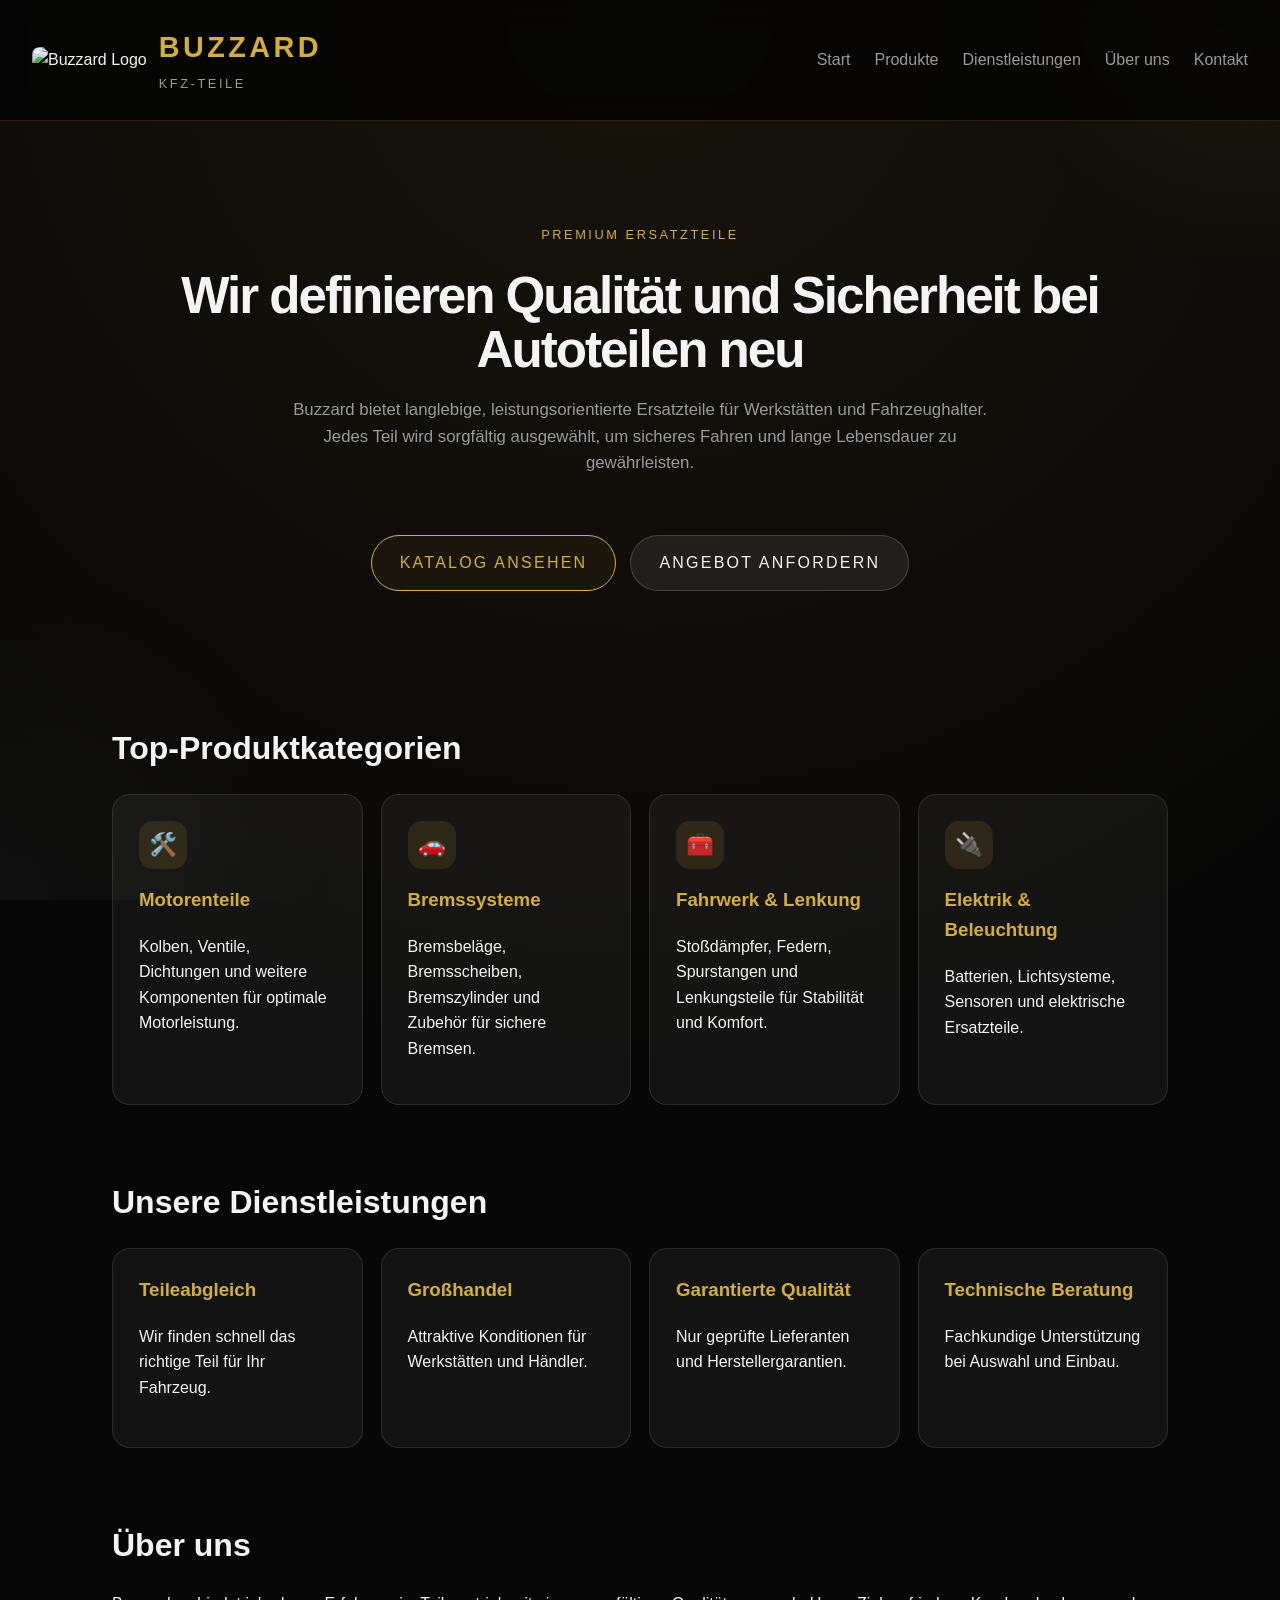
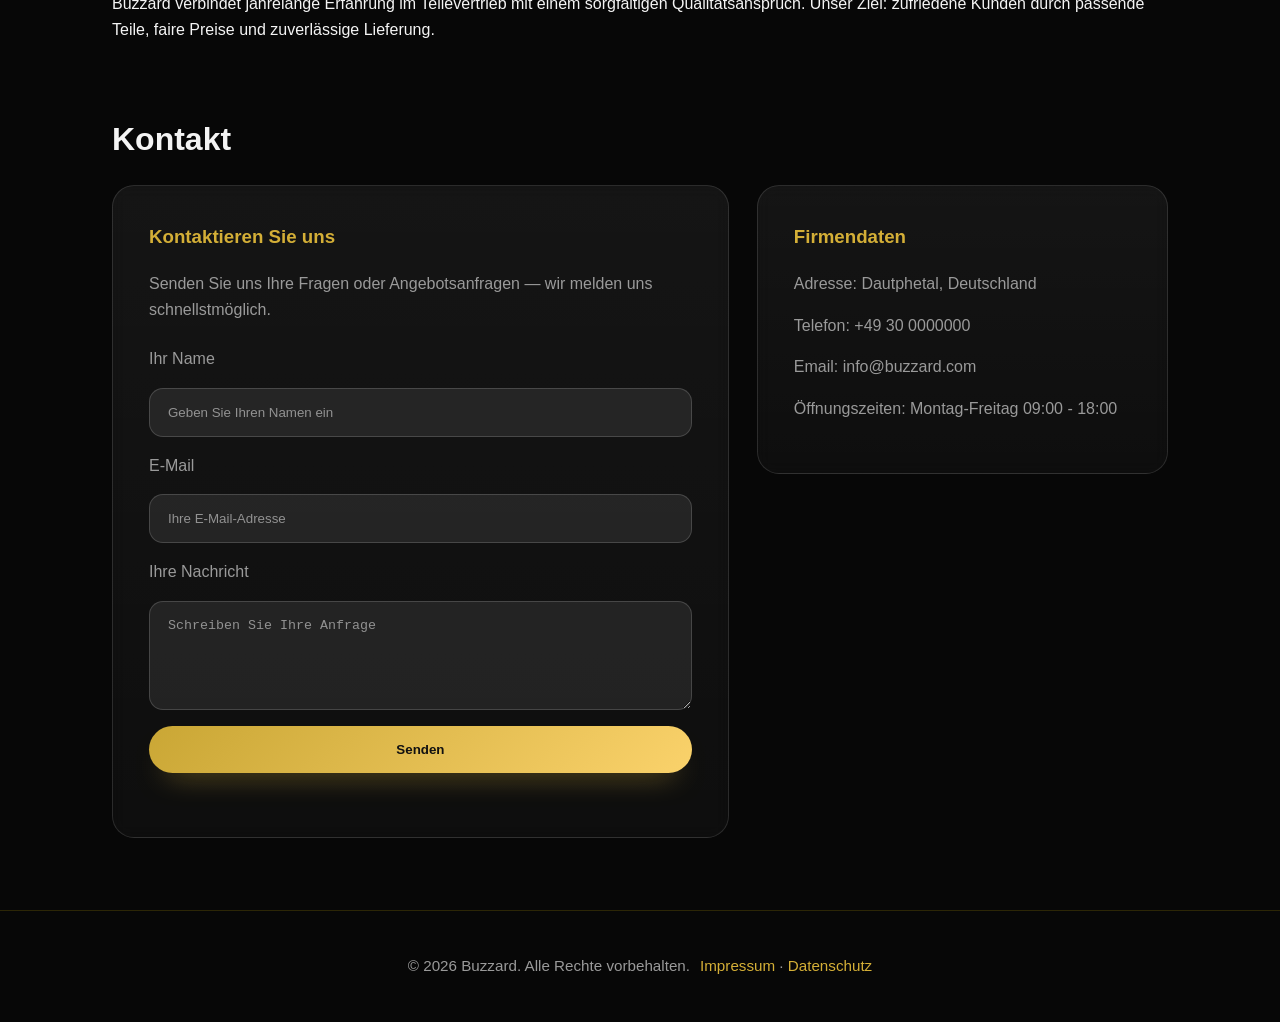
==== index.html @ a0bf600f "Add files via upload" ====
<!DOCTYPE html>
<html lang="de">
<head>
    <meta charset="UTF-8">
    <meta name="viewport" content="width=device-width, initial-scale=1.0">
    <title>Buzzard Kfz-Teile</title>
    <link rel="stylesheet" href="styles.css">
    <link rel="icon" href="logo/logo.png">
    <link rel="apple-touch-icon" href="logo/logo-192.png">
    <link rel="icon" href="logo/logo-192.png" sizes="192x192">
    <link rel="icon" href="logo/logo-512.png" sizes="512x512">
    <link rel="manifest" href="manifest.json">
    <meta name="description" content="Buzzard Kfz-Teile — hochwertige Ersatzteile und professionelle Beratung für Werkstätten und Fahrzeughalter in Deutschland.">
    <meta property="og:title" content="Buzzard Kfz-Teile">
    <meta property="og:description" content="Hochwertige Ersatzteile, schnelle Lieferung und technische Unterstützung.">
    <meta property="og:url" content="https://buzzard-de.github.io/buzzard/">
    <meta property="og:image" content="https://buzzard-de.github.io/buzzard/logo/logo.png">
    <meta name="theme-color" content="#161616">
        <script type="application/ld+json">
        {
            "@context": "https://schema.org",
            "@type": "Organization",
            "name": "Buzzard Kfz-Teile",
            "url": "https://buzzard-de.github.io/buzzard",
            "logo": "https://buzzard-de.github.io/buzzard/logo/logo.png",
            "contactPoint": [{
                "@type": "ContactPoint",
                "telephone": "+49 30 0000000",
                "contactType": "customer service",
                "areaServed": "DE",
                "availableLanguage": ["German"]
            }]
        }
        </script>
</head>
<body>
    <a class="skip-link" href="#maincontent">Zum Inhalt springen</a>
    <header>
        <nav role="navigation" aria-label="Hauptnavigation">
            <div class="brand">
                <img src="logo/logo.png" alt="Buzzard Logo" />
                <div>
                    <h1>BUZZARD</h1>
                    <span>Kfz-Teile</span>
                </div>
            </div>

            <ul class="nav-links">
                <li><a href="index.html">Start</a></li>
                <li><a href="products.html">Produkte</a></li>
                <li><a href="#services">Dienstleistungen</a></li>
                <li><a href="#about">Über uns</a></li>
                <li><a href="#contact">Kontakt</a></li>
            </ul>
        </nav>
    </header>

    <main id="maincontent">
        <section class="hero">
            <div class="hero-more">Premium Ersatzteile</div>
            <h2>Wir definieren Qualität und Sicherheit bei Autoteilen neu</h2>
            <p>Buzzard bietet langlebige, leistungsorientierte Ersatzteile für Werkstätten und Fahrzeughalter. Jedes Teil wird sorgfältig ausgewählt, um sicheres Fahren und lange Lebensdauer zu gewährleisten.</p>
            <div class="hero-buttons">
                <a class="cta" href="products.html">Katalog ansehen</a>
                <a class="cta cta-secondary" href="#contact">Angebot anfordern</a>
            </div>
        </section>

        <section id="products" class="section">
            <h2>Top-Produktkategorien</h2>
            <div class="feature-list">
                <div class="feature">
                    <span class="card-icon" aria-hidden="true">🛠️</span>
                    <h3>Motorenteile</h3>
                    <p>Kolben, Ventile, Dichtungen und weitere Komponenten für optimale Motorleistung.</p>
                </div>
                <div class="feature">
                    <span class="card-icon" aria-hidden="true">🚗</span>
                    <h3>Bremssysteme</h3>
                    <p>Bremsbeläge, Bremsscheiben, Bremszylinder und Zubehör für sichere Bremsen.</p>
                </div>
                <div class="feature">
                    <span class="card-icon" aria-hidden="true">🧰</span>
                    <h3>Fahrwerk &amp; Lenkung</h3>
                    <p>Stoßdämpfer, Federn, Spurstangen und Lenkungsteile für Stabilität und Komfort.</p>
                </div>
                <div class="feature">
                    <span class="card-icon" aria-hidden="true">🔌</span>
                    <h3>Elektrik &amp; Beleuchtung</h3>
                    <p>Batterien, Lichtsysteme, Sensoren und elektrische Ersatzteile.</p>
                </div>
            </div>
        </section>

        <section id="services" class="section">
            <h2>Unsere Dienstleistungen</h2>
            <div class="feature-list">
                <div class="feature">
                    <h3>Teileabgleich</h3>
                    <p>Wir finden schnell das richtige Teil für Ihr Fahrzeug.</p>
                </div>
                <div class="feature">
                    <h3>Großhandel</h3>
                    <p>Attraktive Konditionen für Werkstätten und Händler.</p>
                </div>
                <div class="feature">
                    <h3>Garantierte Qualität</h3>
                    <p>Nur geprüfte Lieferanten und Herstellergarantien.</p>
                </div>
                <div class="feature">
                    <h3>Technische Beratung</h3>
                    <p>Fachkundige Unterstützung bei Auswahl und Einbau.</p>
                </div>
            </div>
        </section>

        <section id="about" class="section">
            <h2>Über uns</h2>
            <p>Buzzard verbindet jahrelange Erfahrung im Teilevertrieb mit einem sorgfältigen Qualitätsanspruch. Unser Ziel: zufriedene Kunden durch passende Teile, faire Preise und zuverlässige Lieferung.</p>
        </section>

        <section id="contact" class="section">
            <h2>Kontakt</h2>
            <div class="contact-grid">
                <div class="contact-card">
                    <h3>Kontaktieren Sie uns</h3>
                    <p>Senden Sie uns Ihre Fragen oder Angebotsanfragen — wir melden uns schnellstmöglich.</p>
                    <form id="contactForm" action="https://formsubmit.co/ajax/info@buzzard.com" method="POST">
                        <label for="name">Ihr Name</label>
                        <input id="name" name="name" type="text" placeholder="Geben Sie Ihren Namen ein" required />
                        <label for="email">E-Mail</label>
                        <input id="email" name="email" type="email" placeholder="Ihre E-Mail-Adresse" required />
                        <label for="message">Ihre Nachricht</label>
                        <textarea id="message" name="message" rows="5" placeholder="Schreiben Sie Ihre Anfrage" required></textarea>
                        <button type="submit">Senden</button>
                        <div id="formMessage" role="status" aria-live="polite" style="margin-top:12px;color:var(--muted)"></div>
                    </form>
                </div>
                <div class="contact-card">
                    <h3>Firmendaten</h3>
                    <p>Adresse: Dautphetal, Deutschland</p>
                    <p>Telefon: +49 30 0000000</p>
                    <p>Email: <a href="mailto:info@buzzard.com">info@buzzard.com</a></p>
                    <p>Öffnungszeiten: Montag-Freitag 09:00 - 18:00</p>
                </div>
            </div>
        </section>
    </main>

    <footer class="footer">
        <p>© 2026 Buzzard. Alle Rechte vorbehalten.</p>
        <p>
            <a href="impressum.html">Impressum</a> · <a href="datenschutz.html">Datenschutz</a>
        </p>
    </footer>
    <script src="scripts.js"></script>
</body>
</html>
---- styles.css ----
:root {
    --bg: #070707;
    --surface: #161616;
    --accent: #d4af37;
    --text: #f4f4f4;
    --muted: #9a9a9a;
    --border: rgba(255, 215, 0, 0.15);
    --shadow: rgba(0, 0, 0, 0.35);
}

html {
    scroll-behavior: smooth;
}

/* Skip link (für Bildschirmleser & Tastaturnavigation) */
.skip-link {
    position: absolute;
    left: -999px;
    top: auto;
    width: 1px;
    height: 1px;
    overflow: hidden;
}
.skip-link:focus {
    left: 16px;
    top: 16px;
    width: auto;
    height: auto;
    padding: 8px 12px;
    background: var(--accent);
    color: #111;
    border-radius: 6px;
    z-index: 9999;
}

* {
    box-sizing: border-box;
}

body {
    margin: 0;
    min-height: 100vh;
    background: radial-gradient(circle at top, rgba(212, 175, 55, 0.08), transparent 40%), var(--bg);
    color: var(--text);
    font-family: "Segoe UI", Tahoma, Geneva, Verdana, sans-serif;
    line-height: 1.6;
}

body::before {
    content: '';
    position: fixed;
    inset: 0;
    pointer-events: none;
    background: radial-gradient(circle at top right, rgba(255, 214, 109, 0.08), transparent 18%), radial-gradient(circle at bottom left, rgba(255, 255, 255, 0.04), transparent 22%);
}

a {
    color: inherit;
    text-decoration: none;
}

section.section {
    scroll-margin-top: 120px;
}

.product-status {
    margin-top: 18px;
    color: var(--muted);
    font-size: 0.98rem;
}

header {
    padding: 24px 32px;
    background: rgba(4, 4, 4, 0.84);
    border-bottom: 1px solid var(--border);
    position: sticky;
    top: 0;
    z-index: 10;
    backdrop-filter: blur(14px);
}

nav {
    display: flex;
    align-items: center;
    justify-content: space-between;
    gap: 20px;
    flex-wrap: wrap;
}

.brand {
    display: flex;
    align-items: center;
    gap: 12px;
}

.brand img {
    max-height: 54px;
    width: auto;
    display: block;
    border-radius: 8px;
}

.brand h1 {
    color: var(--accent);
    margin: 0;
    font-size: 1.8rem;
    letter-spacing: 0.12em;
}

.brand span {
    color: var(--muted);
    font-size: 0.8rem;
    text-transform: uppercase;
    letter-spacing: 0.2em;
}

.nav-links {
    display: flex;
    gap: 24px;
    flex-wrap: wrap;
    margin: 0;
    padding: 0;
    list-style: none;
}

.nav-links a {
    color: var(--muted);
    text-decoration: none;
    transition: color 0.25s ease;
    font-weight: 500;
}

.nav-links a {
    position: relative;
}

.nav-links a:hover,
.nav-links a[aria-current="page"] {
    color: var(--text);
}

.nav-links a[aria-current="page"]::after {
    content: '';
    position: absolute;
    left: 0;
    right: 0;
    bottom: -4px;
    height: 2px;
    background: var(--accent);
    border-radius: 2px;
}

.hero {
    padding: 100px 32px 60px;
    text-align: center;
    max-width: 1080px;
    margin: 0 auto;
}

.products-hero {
    padding-top: 64px;
    padding-bottom: 46px;
    background: linear-gradient(180deg, rgba(212, 175, 55, 0.08), transparent 72%);
    border-radius: 28px;
    border: 1px solid rgba(212, 175, 55, 0.12);
}

.hero-more {
    display: inline-flex;
    align-items: center;
    gap: 8px;
    margin-bottom: 24px;
    color: var(--accent);
    text-transform: uppercase;
    letter-spacing: 0.2em;
    font-size: 0.8rem;
}

.hero h2 {
    font-size: clamp(2.5rem, 4vw, 4.5rem);
    margin: 0 0 20px;
    letter-spacing: -0.04em;
    line-height: 1.05;
}

.hero p {
    max-width: 720px;
    margin: 0 auto 34px;
    color: var(--muted);
    font-size: 1.05rem;
}

.cta {
    display: inline-flex;
    align-items: center;
    gap: 10px;
    padding: 14px 28px;
    border: 1px solid var(--accent);
    color: var(--accent);
    background: rgba(212, 175, 55, 0.06);
    text-decoration: none;
    text-transform: uppercase;
    letter-spacing: 0.14em;
    transition: transform 0.25s ease, background 0.25s ease, color 0.25s ease, box-shadow 0.25s ease;
    border-radius: 999px;
    box-shadow: 0 14px 35px -30px rgba(212, 175, 55, 0.55);
}

.cta:hover {
    transform: translateY(-2px);
    background: rgba(212, 175, 55, 0.22);
    color: #fff;
    box-shadow: 0 18px 45px -32px rgba(212, 175, 55, 0.65);
}

.cta:focus-visible {
    outline: 2px solid rgba(212, 175, 55, 0.9);
    outline-offset: 4px;
}

.hero-buttons {
    display: inline-flex;
    flex-wrap: wrap;
    justify-content: center;
    gap: 14px;
    margin-top: 24px;
}

.cta-secondary {
    background: rgba(255, 255, 255, 0.08);
    border-color: rgba(255, 255, 255, 0.16);
    color: var(--text);
}

.cta-secondary:hover {
    background: rgba(255, 255, 255, 0.16);
    color: #fff;
}

main {
    padding: 0 32px 72px;
    max-width: 1120px;
    margin: 0 auto;
}

.product-status {
    margin-top: 18px;
    color: var(--muted);
    font-size: 0.98rem;
}

.highlight-grid {
    display: grid;
    grid-template-columns: repeat(auto-fit, minmax(240px, 1fr));
    gap: 24px;
    margin-top: 34px;
}

.highlight {
    background: rgba(255, 255, 255, 0.05);
    border: 1px solid rgba(255, 255, 255, 0.12);
    border-radius: 22px;
    padding: 32px;
    min-height: 260px;
    box-shadow: 0 20px 55px -40px var(--shadow);
    transition: transform 0.25s ease, border-color 0.25s ease, background 0.25s ease;
}

.highlight:hover {
    transform: translateY(-6px);
    border-color: rgba(212, 175, 55, 0.28);
    background: rgba(255, 255, 255, 0.1);
}

.highlight h3 {
    margin-top: 0;
    color: var(--accent);
}

.highlight p {
    color: var(--muted);
}

.section {
    margin-top: 72px;
}

.section h2 {
    margin-bottom: 20px;
    font-size: 2rem;
}

.feature-list {
    display: grid;
    grid-template-columns: repeat(auto-fit, minmax(240px, 1fr));
    gap: 18px;
}

.feature {
    background: rgba(255, 255, 255, 0.05);
    border: 1px solid rgba(255, 255, 255, 0.1);
    border-radius: 18px;
    padding: 26px;
    min-height: 200px;
    transition: transform 0.25s ease, border-color 0.25s ease, background 0.25s ease;
}

.feature:hover {
    transform: translateY(-4px);
    background: rgba(255, 255, 255, 0.12);
    border-color: rgba(212, 175, 55, 0.2);
}

.feature h3 {
    margin-top: 0;
    color: var(--accent);
}

.card-icon {
    display: inline-flex;
    align-items: center;
    justify-content: center;
    width: 48px;
    height: 48px;
    margin-bottom: 16px;
    border-radius: 14px;
    background: rgba(212, 175, 55, 0.12);
    color: var(--accent);
    font-size: 1.4rem;
}

.contact-grid {
    display: grid;
    grid-template-columns: 1.2fr 0.8fr;
    gap: 28px;
    align-items: start;
}

.contact-card {
    background: linear-gradient(180deg, rgba(255, 255, 255, 0.06), rgba(255, 255, 255, 0.03));
    border: 1px solid rgba(255, 255, 255, 0.12);
    border-radius: 22px;
    padding: 36px;
    backdrop-filter: blur(8px);
}

.contact-card h3 {
    margin-top: 0;
    color: var(--accent);
}

.contact-card p,
.contact-card label {
    color: var(--muted);
}

.contact-card form {
    display: grid;
    gap: 16px;
    margin-top: 24px;
}

.contact-card input,
.contact-card textarea {
    width: 100%;
    padding: 16px 18px;
    border-radius: 14px;
    border: 1px solid rgba(255, 255, 255, 0.16);
    background: rgba(255, 255, 255, 0.08);
    color: var(--text);
    resize: vertical;
    transition: border-color 0.2s ease, box-shadow 0.2s ease, background 0.2s ease;
}

.contact-card input::placeholder,
.contact-card textarea::placeholder {
    color: rgba(255, 255, 255, 0.5);
}

.contact-card input:focus,
.contact-card textarea:focus {
    outline: none;
    border-color: rgba(212, 175, 55, 0.75);
    box-shadow: 0 0 0 4px rgba(212, 175, 55, 0.1);
}

.contact-card button {
    border: none;
    border-radius: 999px;
    padding: 16px 28px;
    background: linear-gradient(135deg, rgba(212,175,55,0.95), rgba(255,214,109,0.98));
    color: #111;
    font-weight: 700;
    cursor: pointer;
    transition: transform 0.2s ease, box-shadow 0.2s ease, opacity 0.2s ease;
    box-shadow: 0 16px 30px -18px rgba(212, 175, 55, 0.75);
}

.contact-card button:focus-visible {
    outline: 3px solid rgba(255, 214, 109, 0.9);
    outline-offset: 4px;
}

.contact-card button:hover {
    transform: translateY(-2px);
    box-shadow: 0 18px 40px -20px rgba(212, 175, 55, 0.8);
}

.contact-card button:hover {
    opacity: 0.9;
}

.footer {
    padding: 28px 32px;
    border-top: 1px solid var(--border);
    text-align: center;
    color: var(--muted);
    display: flex;
    justify-content: center;
    flex-wrap: wrap;
    gap: 10px;
    font-size: 0.95rem;
}

.footer a {
    color: var(--accent);
    text-decoration: none;
}

.footer a:hover {
    text-decoration: underline;
}

@media (max-width: 860px) {
    .contact-grid {
        grid-template-columns: 1fr;
    }
}

@media (max-width: 720px) {
    header {
        padding: 18px 20px;
    }

    .hero {
        padding: 72px 20px 44px;
    }

    .highlight,
    .feature,
    .contact-card {
        padding: 22px;
    }

    .hero h2 {
        font-size: 2.5rem;
    }

    .nav-links {
        gap: 14px;
    }

    .brand h1 {
        font-size: 1.5rem;
    }

    .product-status {
        font-size: 0.95rem;
    }
}
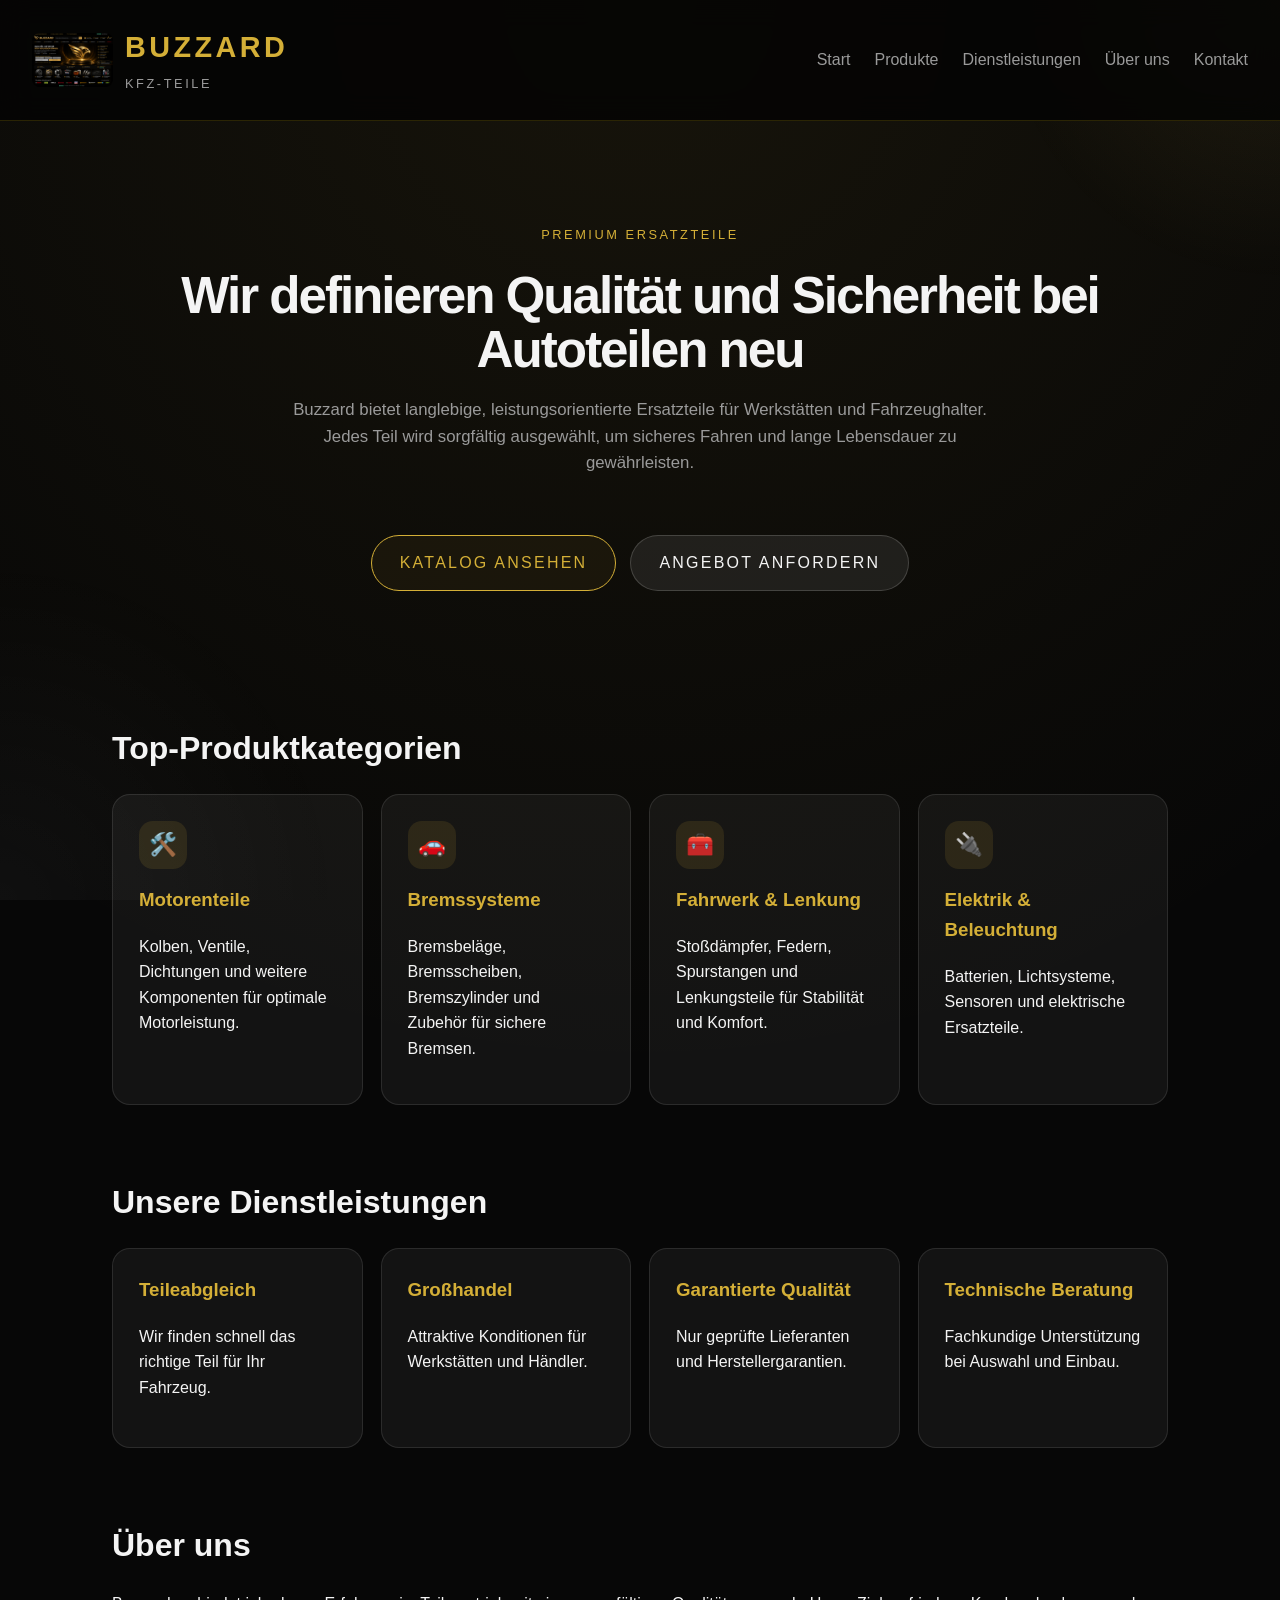
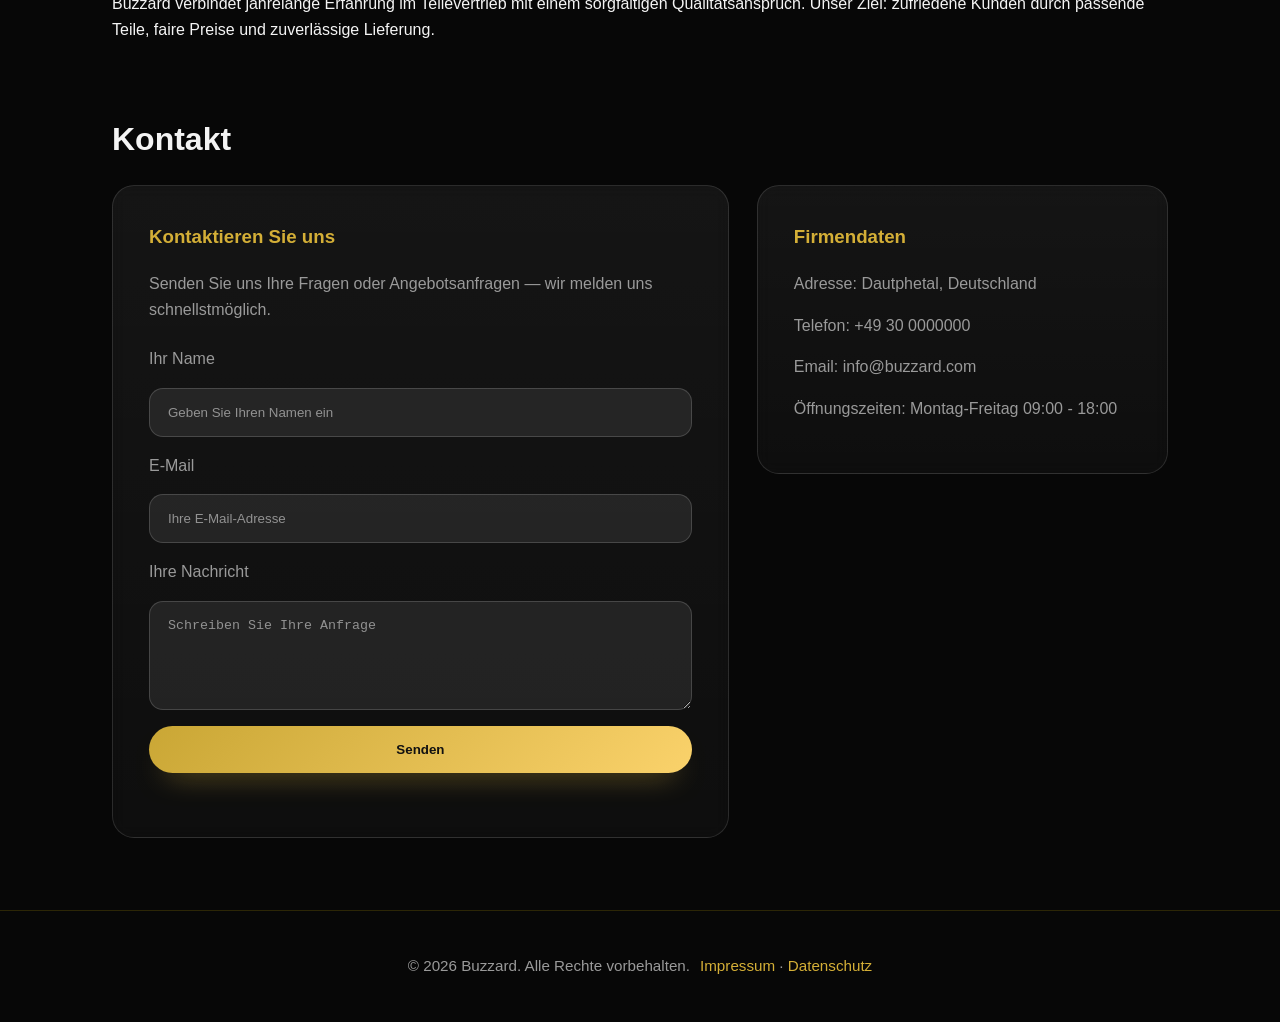
==== commit f28e803d: "Add files via upload" ====
--- a/index.html
+++ b/index.html
@@ -10,19 +10,20 @@
     <link rel="icon" href="logo/logo-192.png" sizes="192x192">
     <link rel="icon" href="logo/logo-512.png" sizes="512x512">
     <link rel="manifest" href="manifest.json">
+    <link rel="canonical" href="https://buzzard-de.github.io/buzzard2/">
     <meta name="description" content="Buzzard Kfz-Teile — hochwertige Ersatzteile und professionelle Beratung für Werkstätten und Fahrzeughalter in Deutschland.">
     <meta property="og:title" content="Buzzard Kfz-Teile">
     <meta property="og:description" content="Hochwertige Ersatzteile, schnelle Lieferung und technische Unterstützung.">
-    <meta property="og:url" content="https://buzzard-de.github.io/buzzard/">
-    <meta property="og:image" content="https://buzzard-de.github.io/buzzard/logo/logo.png">
+    <meta property="og:url" content="https://buzzard-de.github.io/buzzard2/">
+    <meta property="og:image" content="https://buzzard-de.github.io/buzzard2/logo/logo.png">
     <meta name="theme-color" content="#161616">
         <script type="application/ld+json">
         {
             "@context": "https://schema.org",
             "@type": "Organization",
             "name": "Buzzard Kfz-Teile",
-            "url": "https://buzzard-de.github.io/buzzard",
-            "logo": "https://buzzard-de.github.io/buzzard/logo/logo.png",
+            "url": "https://buzzard-de.github.io/buzzard2/",
+            "logo": "https://buzzard-de.github.io/buzzard2/logo/logo.png",
             "contactPoint": [{
                 "@type": "ContactPoint",
                 "telephone": "+49 30 0000000",
